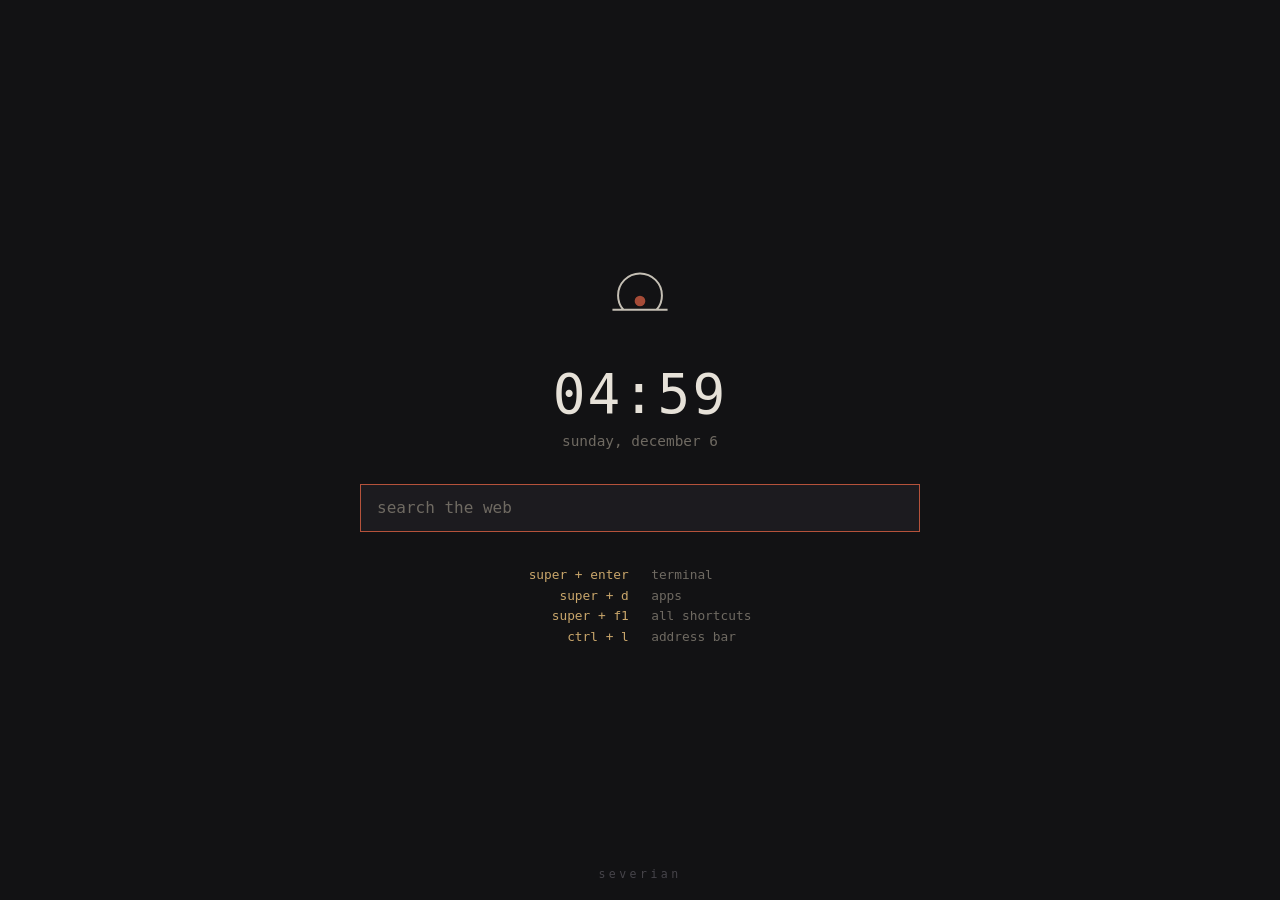
==== packages/severian-browser/files/usr/share/severian/start/index.html @ e515370d "SeverianOS 0.1.0 – packages, installer, build system" ====
<!DOCTYPE html>
<html lang="en">
<head>
<meta charset="utf-8">
<meta name="viewport" content="width=device-width, initial-scale=1">
<title>SeverianOS</title>
<style>
  :root {
    --bg: #121214; --surface: #1c1b1f; --line: #2a292e; --muted: #6f6a62;
    --text: #d8d2c6; --bright: #e6e1d8; --ember: #b5523b; --brass: #c9a66b;
  }
  * { box-sizing: border-box; margin: 0; }
  html, body { height: 100%; }
  body {
    background: var(--bg); color: var(--text);
    font-family: "JetBrains Mono", "DejaVu Sans Mono", monospace;
    display: flex; flex-direction: column; align-items: center; justify-content: center;
    gap: 2.2rem;
  }
  .mark { width: 72px; height: 72px; opacity: .9; }
  .time { font-size: 3.4rem; color: var(--bright); letter-spacing: .04em; }
  .date { color: var(--muted); text-align: center; margin-top: .4rem; font-size: .9rem; }
  form { width: min(560px, 86vw); }
  input {
    width: 100%; padding: .85rem 1rem; font: inherit; font-size: 1rem;
    background: var(--surface); color: var(--bright);
    border: 1px solid var(--line); border-radius: 0; outline: none;
  }
  input::placeholder { color: var(--muted); }
  input:focus { border-color: var(--ember); }
  .keys {
    display: grid; grid-template-columns: auto auto; gap: .35rem 1.4rem;
    font-size: .8rem; color: var(--muted);
  }
  .keys b { color: var(--brass); font-weight: normal; text-align: right; }
  .foot { position: fixed; bottom: 1.2rem; font-size: .72rem; color: #46444a; letter-spacing: .3em; }
</style>
</head>
<body>
  <img class="mark" src="mark.svg" alt="">
  <div>
    <div class="time" id="time">--:--</div>
    <div class="date" id="date"></div>
  </div>
  <form action="https://duckduckgo.com/" method="get" autocomplete="off">
    <input name="q" placeholder="search the web" autofocus>
  </form>
  <div class="keys">
    <b>super + enter</b><span>terminal</span>
    <b>super + d</b><span>apps</span>
    <b>super + f1</b><span>all shortcuts</span>
    <b>ctrl + l</b><span>address bar</span>
  </div>
  <div class="foot">severian</div>
<script>
  // Local only: no requests, no storage, no tracking.
  const pad = n => String(n).padStart(2, "0");
  function tick() {
    const d = new Date();
    document.getElementById("time").textContent = pad(d.getHours()) + ":" + pad(d.getMinutes());
    document.getElementById("date").textContent =
      d.toLocaleDateString(undefined, { weekday: "long", day: "numeric", month: "long" }).toLowerCase();
  }
  tick(); setInterval(tick, 10000);
</script>
</body>
</html>
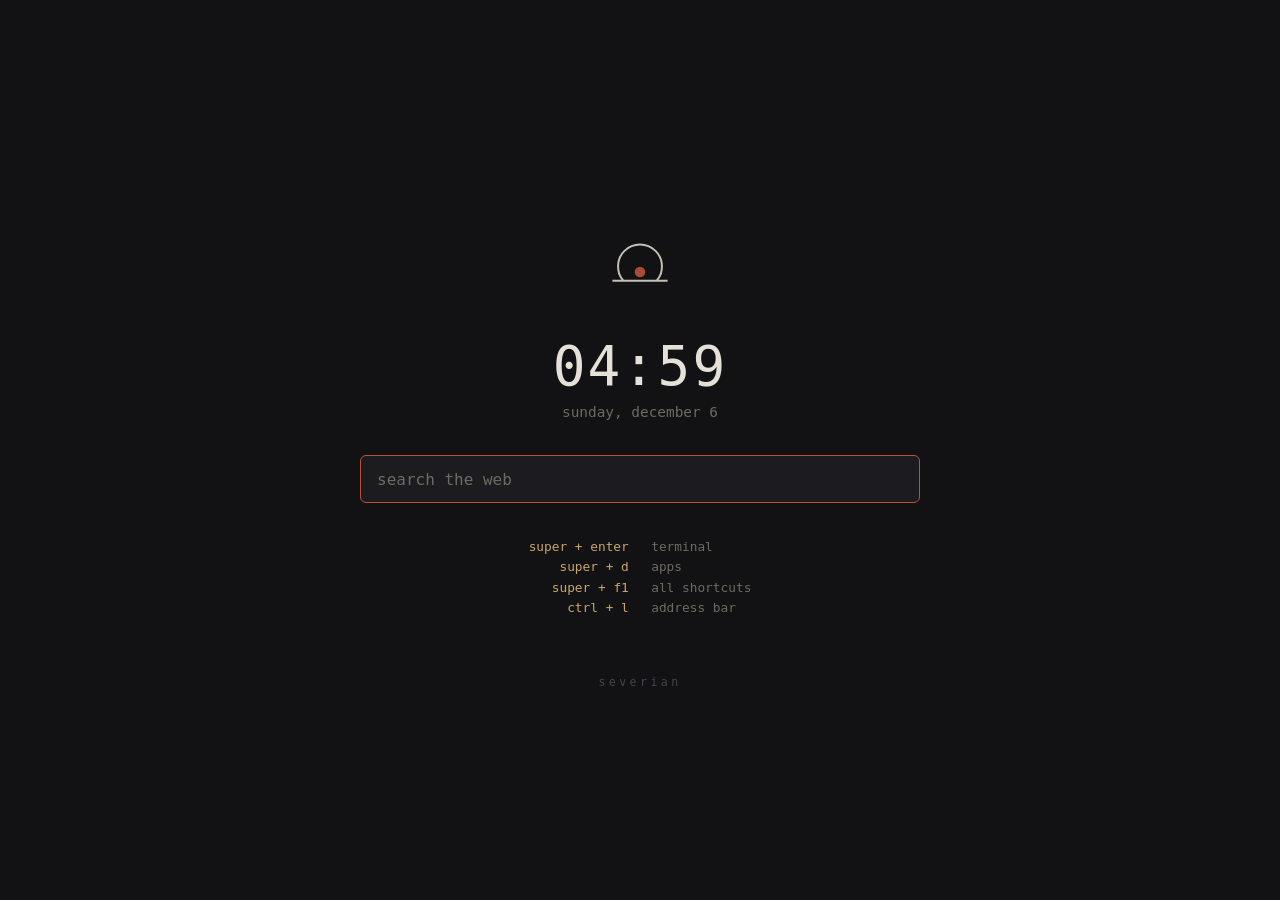
==== commit 59ec6250: "Rounded corners, dark Firefox, start page fixes" ====
--- a/packages/severian-browser/files/usr/share/severian/start/index.html
+++ b/packages/severian-browser/files/usr/share/severian/start/index.html
@@ -10,8 +10,9 @@
     --text: #d8d2c6; --bright: #e6e1d8; --ember: #b5523b; --brass: #c9a66b;
   }
   * { box-sizing: border-box; margin: 0; }
-  html, body { height: 100%; }
+  html { height: 100%; }
   body {
+    min-height: 100%; padding: 3rem 1rem 2rem;
     background: var(--bg); color: var(--text);
     font-family: "JetBrains Mono", "DejaVu Sans Mono", monospace;
     display: flex; flex-direction: column; align-items: center; justify-content: center;
@@ -24,7 +25,7 @@
   input {
     width: 100%; padding: .85rem 1rem; font: inherit; font-size: 1rem;
     background: var(--surface); color: var(--bright);
-    border: 1px solid var(--line); border-radius: 0; outline: none;
+    border: 1px solid var(--line); border-radius: 6px; outline: none;
   }
   input::placeholder { color: var(--muted); }
   input:focus { border-color: var(--ember); }
@@ -33,7 +34,8 @@
     font-size: .8rem; color: var(--muted);
   }
   .keys b { color: var(--brass); font-weight: normal; text-align: right; }
-  .foot { position: fixed; bottom: 1.2rem; font-size: .72rem; color: #46444a; letter-spacing: .3em; }
+  .foot { margin-top: 1.5rem; font-size: .72rem; color: #46444a; letter-spacing: .3em; }
+  @media (max-height: 640px) { .foot { display: none; } body { gap: 1.6rem; } }
 </style>
 </head>
 <body>
